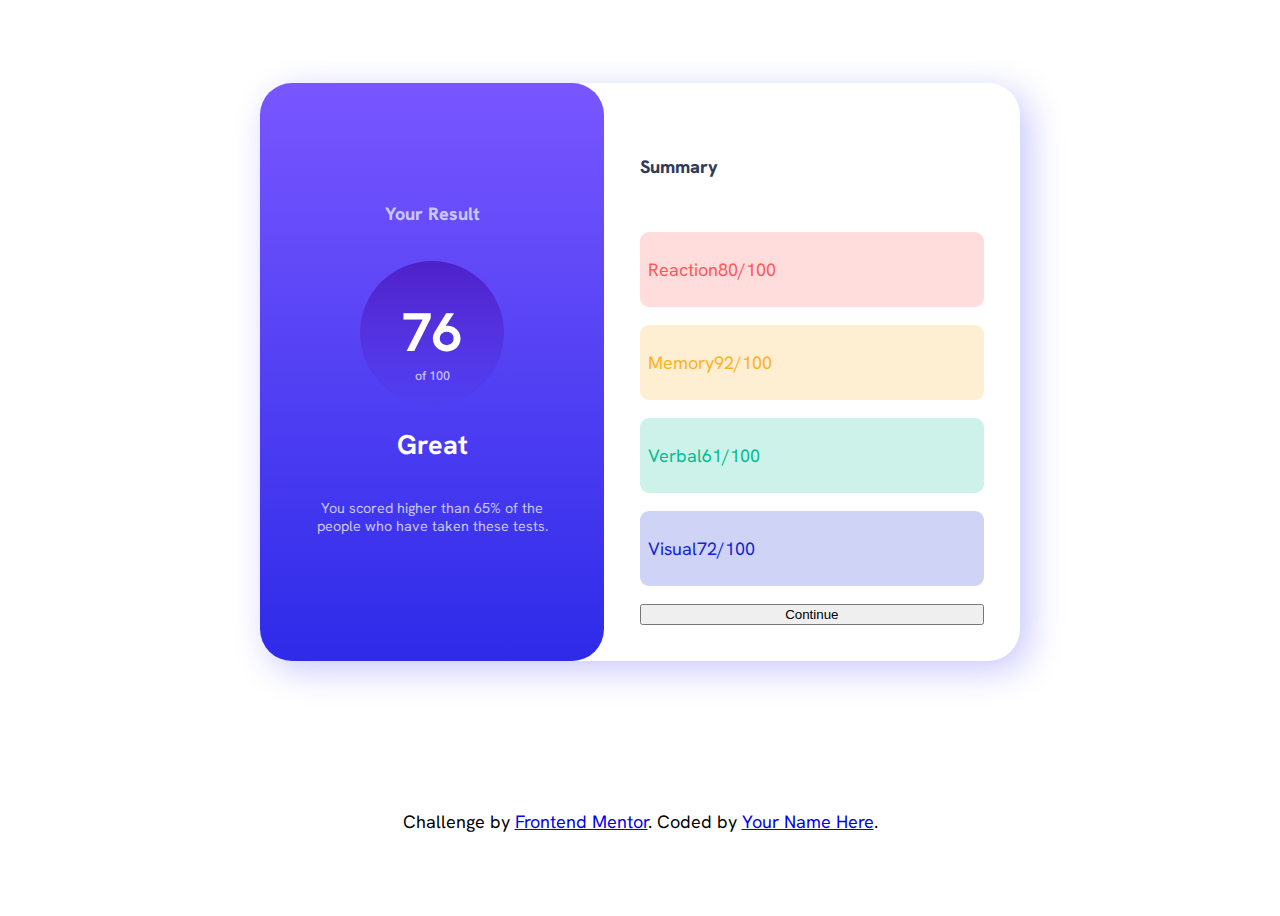
==== results-summary-component-main/index.html @ aa1adcb1 "additions" ====
<!DOCTYPE html>
<html lang="en">

<head>
  <meta charset="UTF-8">
  <meta name="viewport" content="width=device-width, initial-scale=1.0">
  <!-- displays site properly based on user's device -->

  <link rel="icon" type="image/png" sizes="32x32" href="./assets/images/favicon-32x32.png">
  <link rel="stylesheet" href="style.css">

  <title>Frontend Mentor | Results summary component</title>

</head>

<body>
  <main class="container text-style">
    <div class="wrapper">
      <div class="wrapper-left">
        <h1 class="header-text text-bold">Your Result</h1>
        <div class="circle">
          <h1 class="big-text">76</h1>
          <p class="text-thin">of 100</p>
        </div>
        <h2 class="white-text">Great</h2>
        <p class="thin-text description">
          You scored higher than 65% of the people who have taken these tests.</p>
      </div>
      <div class="wrapper-right">
        <h1 class="header-text text-bold">Summary</h1>
        <div class="card red">
          <p class="card-title">Reaction</p>
          <p><span class="bigNo">80</span>/<span calss="smallNo">100</span></p>
        </div>
        <div class="card yellow">
          <p class="card-title">Memory</p>
          <p><span class="bigNo">92</span>/<span calss="smallNo">100</span></p>
        </div>
        <div class="card green">
          <p class="card-title">Verbal</p>
          <p><span class="bigNo">61</span>/<span calss="smallNo">100</span></p>
        </div>
        <div class="card blue">
          <p class="card-title">Visual</p>
          <p><span class="bigNo">72</span>/<span calss="smallNo">100</span></p>
        </div>
        <button class="btn">Continue</button>
      </div>
    </div>

  </main>
  <footer>
    <div class="attribution text-style">
      Challenge by <a href="https://www.frontendmentor.io?ref=challenge" target="_blank">Frontend Mentor</a>.
      Coded by <a href="#">Your Name Here</a>.
    </div>
  </footer>
</body>

</html>
---- results-summary-component-main/style.css ----
@import url(https://fonts.googleapis.com/css?family=Hanken+Grotesk);

:root {
    /* Primary colors */
    --red: hsl(0, 100%, 67%);
    --redLight: hsla(0, 100%, 67%, 0.2);
    --oraYellow: hsl(39, 100%, 56%);
    --oraYellowLight: hsla(39, 100%, 56%, 0.2);
    --greenTeal: hsl(166, 100%, 37%);
    --greenTealLight: hsla(166, 100%, 37%, 0.2);
    --cobaltBlue: hsl(234, 85%, 45%);
    --cobaltBlueLight: hsla(234, 85%, 45%, 0.2);

    /* Gradients */
    --slateBlue: hsl(252, 100%, 67%);
    --royalBlue: hsl(241, 81%, 54%);
    --violetBlue: hsla(256, 72%, 46%, 1);
    --persianBlue: hsla(241, 72%, 46%, 0);

    /* Neutral */
    --white: hsl(0, 0%, 100%);
    --paleBlue: hsl(221, 100%, 96%);
    --lightLavender: hsl(241, 100%, 89%);
    --darkGrayBlue: hsl(224, 30%, 27%);
}

body {
    display: grid;
    place-items: center;
    min-height: 100vh;
}

.text-style {
    font-size: 18px;
    font-family: 'Hanken Grotesk';
}

.text-bold {
    font-weight: 800;
}

.text-medium {
    font-weight: 700;
}

.text-thin {
    font-weight: 500;
}

.header-text {
    font-size: 1em;
    margin-top: 2em;
    margin-bottom: 2em;
}

.white-text {
    color: var(--white);
}

.big-text {
    color: var(--white);
    font-size: 3em;
}

.container {
    display: inline-block;
    place-content: center;
}

.wrapper {
    display: flex;
    border-radius: 2rem;
    background-color: var(--white);
    box-shadow: .5em .5em 2em var(--lightLavender);
    color: var(--lightLavender);
}

.wrapper-left {
    display: flex;
    flex-direction: column;
    background-image: linear-gradient(var(--slateBlue), var(--royalBlue));
    border-radius: 2rem;
    justify-content: center;
    align-items: center;
    width: 50%;
}

.circle {
    border-radius: 50%;
    background-image: linear-gradient(var(--violetBlue), var(--persianBlue));
    width: 8em;
    height: 8em;
    text-align: center;
}

.circle p {
    font-size: .7em;
    color: var(--lightLavender);
    margin-top: 0;
}

.circle h1 {
    margin-bottom: 0;
    padding-bottom: 0;
}

.description {
    text-align: center;
    font-size: .8em;
    margin-bottom: 3em;
    margin-left: 3em;
    margin-right: 3em;
}

.wrapper-right {
    display: flex;
    color: var(--darkGrayBlue);
    flex-direction: column;
    padding: 2em;
    width: 50%;
    gap: 1em;
}

.wrapper-right>h1 {
    text-align: left;
}

.card {
    border-radius: .5em;
    font-size: 1em;
    padding: .5rem;
    display: flex;
}

.red {
    background: var(--redLight);
    color: var(--red);
}

.yellow {
    background: var(--oraYellowLight);
    color: var(--oraYellow);
}

.green {
    background: var(--greenTealLight);
    color: var(--greenTeal);
}

.blue {
    background: var(--cobaltBlueLight);
    color: var(--cobaltBlue);
}
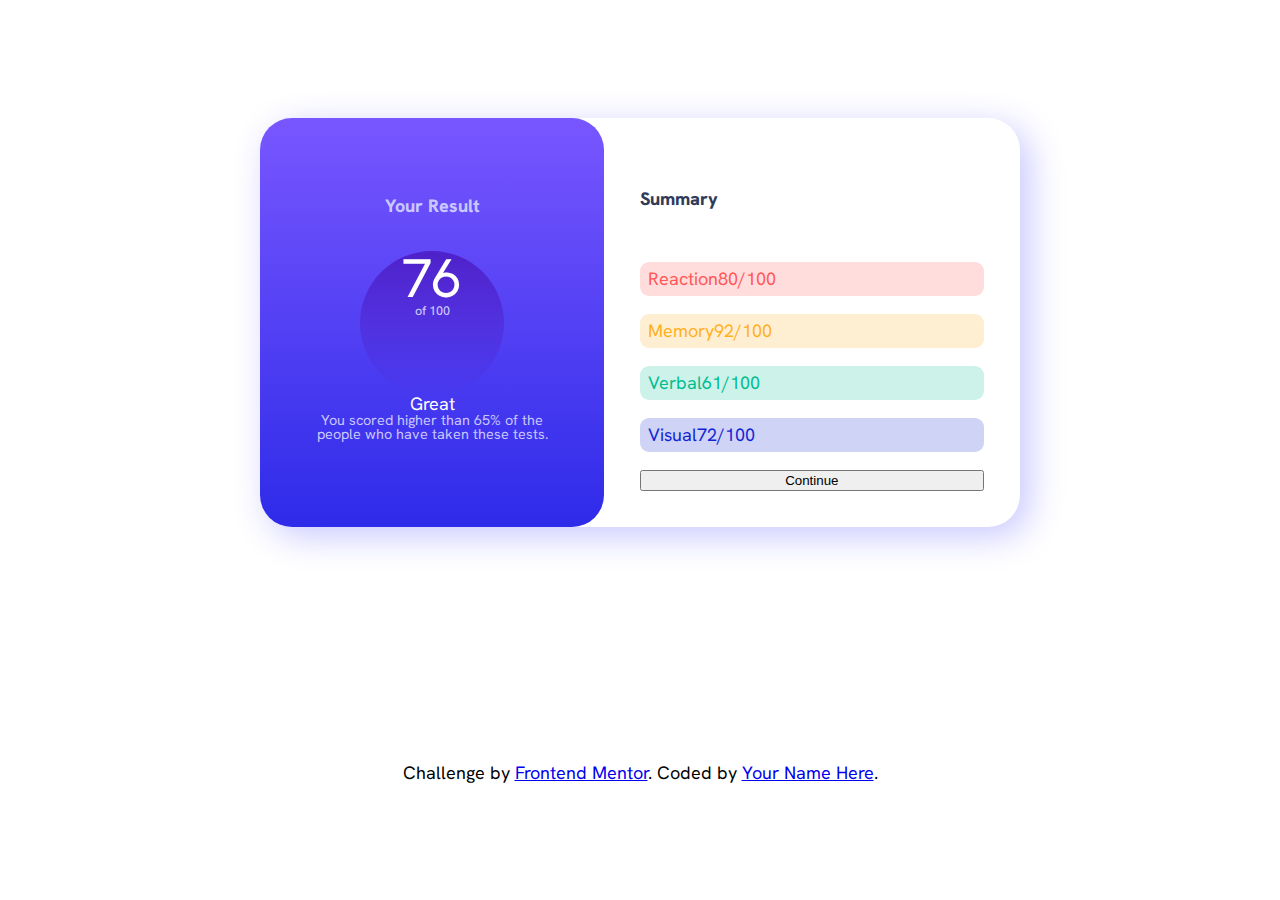
==== commit 7c8d72b7: "Update" ====
--- a/results-summary-component-main/index.html
+++ b/results-summary-component-main/index.html
@@ -7,6 +7,7 @@
   <!-- displays site properly based on user's device -->
 
   <link rel="icon" type="image/png" sizes="32x32" href="./assets/images/favicon-32x32.png">
+  <link rel="stylesheet" href="reset.css">
   <link rel="stylesheet" href="style.css">
 
   <title>Frontend Mentor | Results summary component</title>
